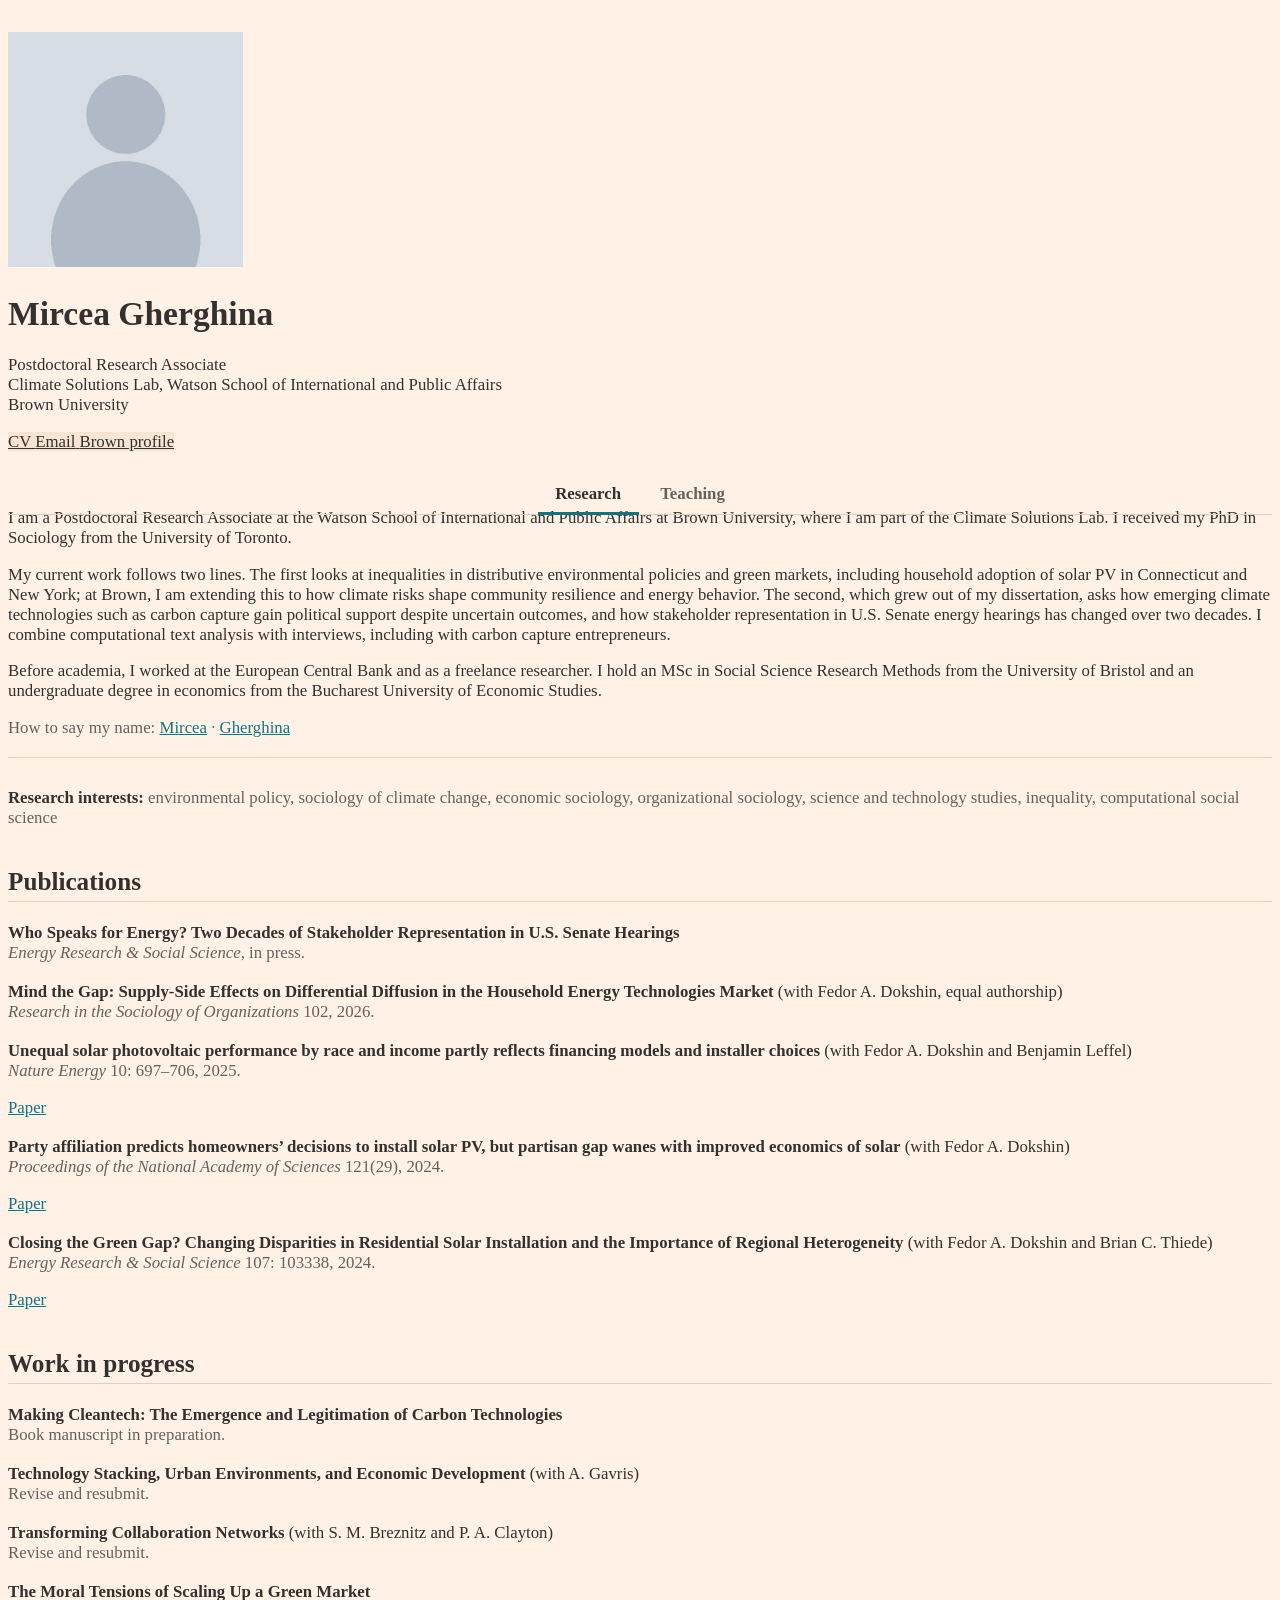
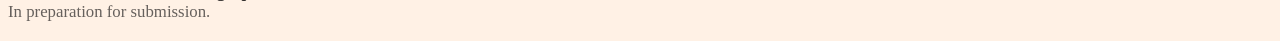
==== docs/index.html @ 68060df6 "Add files via upload" ====
<!DOCTYPE html>
<html xmlns="http://www.w3.org/1999/xhtml" lang="en" xml:lang="en"><head>

<meta charset="utf-8">
<meta name="generator" content="quarto-1.6.42">

<meta name="viewport" content="width=device-width, initial-scale=1.0, user-scalable=yes">


<title>Mircea Gherghina</title>
<style>
code{white-space: pre-wrap;}
span.smallcaps{font-variant: small-caps;}
div.columns{display: flex; gap: min(4vw, 1.5em);}
div.column{flex: auto; overflow-x: auto;}
div.hanging-indent{margin-left: 1.5em; text-indent: -1.5em;}
ul.task-list{list-style: none;}
ul.task-list li input[type="checkbox"] {
  width: 0.8em;
  margin: 0 0.8em 0.2em -1em; /* quarto-specific, see https://github.com/quarto-dev/quarto-cli/issues/4556 */ 
  vertical-align: middle;
}
</style>


<script src="site_libs/quarto-nav/quarto-nav.js"></script>
<script src="site_libs/clipboard/clipboard.min.js"></script>
<script src="site_libs/quarto-search/autocomplete.umd.js"></script>
<script src="site_libs/quarto-search/fuse.min.js"></script>
<script src="site_libs/quarto-search/quarto-search.js"></script>
<meta name="quarto:offset" content="./">
<script src="site_libs/quarto-html/quarto.js"></script>
<script src="site_libs/quarto-html/popper.min.js"></script>
<script src="site_libs/quarto-html/tippy.umd.min.js"></script>
<link href="site_libs/quarto-html/tippy.css" rel="stylesheet">
<link href="site_libs/quarto-html/quarto-syntax-highlighting-2f5df379a58b258e96c21c0638c20c03.css" rel="stylesheet" id="quarto-text-highlighting-styles">
<script src="site_libs/bootstrap/bootstrap.min.js"></script>
<link href="site_libs/bootstrap/bootstrap-icons.css" rel="stylesheet">
<link href="site_libs/bootstrap/bootstrap-98bc5e15ca00986a511e66da801f1277.min.css" rel="stylesheet" append-hash="true" id="quarto-bootstrap" data-mode="light">
<script id="quarto-search-options" type="application/json">{
  "location": "sidebar",
  "copy-button": false,
  "collapse-after": 3,
  "panel-placement": "start",
  "type": "textbox",
  "limit": 50,
  "keyboard-shortcut": [
    "f",
    "/",
    "s"
  ],
  "show-item-context": false,
  "language": {
    "search-no-results-text": "No results",
    "search-matching-documents-text": "matching documents",
    "search-copy-link-title": "Copy link to search",
    "search-hide-matches-text": "Hide additional matches",
    "search-more-match-text": "more match in this document",
    "search-more-matches-text": "more matches in this document",
    "search-clear-button-title": "Clear",
    "search-text-placeholder": "",
    "search-detached-cancel-button-title": "Cancel",
    "search-submit-button-title": "Submit",
    "search-label": "Search"
  }
}</script>


<link rel="stylesheet" href="styles.css">
</head>

<body class="fullcontent">

<div id="quarto-search-results"></div>
<!-- content -->
<div id="quarto-content" class="quarto-container page-columns page-rows-contents page-layout-article">
<!-- sidebar -->
<!-- margin-sidebar -->
    
<!-- main -->
<div class="quarto-about-trestles">
  <div class="about-entity">
    <img src="profile.jpg" class="about-image
  rounded " style="width: 14em;">
<header id="title-block-header" class="quarto-title-block default">
<div class="quarto-title">
<h1 class="title">Mircea Gherghina</h1>
<p class="subtitle lead"></p><p>Postdoctoral Research Associate<br> Climate Solutions Lab, Watson School of International and Public Affairs<br> Brown University</p><p></p>
</div>
<div class="quarto-title-meta">
  </div>
</header>
    <div class="about-links">
  <a href="/cv.pdf" class="about-link" rel="" target="">
     <span class="about-link-text">CV</span>
  </a>
  <a href="mailto:mircea_gherghina@brown.edu" class="about-link" rel="" target="">
     <span class="about-link-text">Email</span>
  </a>
  <a href="https://climate.watson.brown.edu/people/mircea-gherghina" class="about-link" rel="" target="">
     <span class="about-link-text">Brown profile</span>
  </a>
</div>
  </div>
  <div class="about-contents"><main class="content" id="quarto-document-content">
<p>I am a Postdoctoral Research Associate at the Watson School of International and Public Affairs at Brown University, where I am part of the Climate Solutions Lab. I received my PhD in Sociology from the University of Toronto.</p>
<p>My current work follows two lines. The first looks at inequalities in distributive environmental policies and green markets, including household adoption of solar PV in Connecticut and New York; at Brown, I am extending this to how climate risks shape community resilience and energy behavior. The second, which grew out of my dissertation, asks how emerging climate technologies such as carbon capture gain political support despite uncertain outcomes, and how stakeholder representation in U.S. Senate energy hearings has changed over two decades. I combine computational text analysis with interviews, including with carbon capture entrepreneurs.</p>
<p>Before academia, I worked at the European Central Bank and as a freelance researcher. I hold an MSc in Social Science Research Methods from the University of Bristol and an undergraduate degree in economics from the Bucharest University of Economic Studies.</p>
<p><span class="status">How to say my name: <a href="https://www.youtube.com/watch?v=IW060dQiK8I">Mircea</a> · <a href="https://ro.forvo.com/word/gherghina/">Gherghina</a></span></p>
<div class="interests">
<p><strong>Research interests:</strong> environmental policy, sociology of climate change, economic sociology, organizational sociology, science and technology studies, inequality, computational social science</p>
</div>
<!-- ============ RESEARCH TAB ============ -->
<div id="research" class="tab-section" data-tab="Research">
<section id="publications" class="level2">
<h2 data-anchor-id="publications">Publications</h2>
<div class="paper">
<p><strong>Who Speaks for Energy? Two Decades of Stakeholder Representation in U.S. Senate Hearings</strong><br> <span class="status"><em>Energy Research &amp; Social Science</em>, in press.</span></p>
<!-- ABSTRACT: to show it, delete this line and the arrow line at the end, then paste the abstract.
::: {.callout-note collapse="true" appearance="simple" icon="false"}
## Abstract
Paste the abstract here.
:::
-->
</div>
<div class="paper">
<p><strong>Mind the Gap: Supply-Side Effects on Differential Diffusion in the Household Energy Technologies Market</strong> (with Fedor A. Dokshin, equal authorship)<br> <span class="status"><em>Research in the Sociology of Organizations</em> 102, 2026.</span></p>
<!-- ABSTRACT: to show it, delete this line and the arrow line at the end, then paste the abstract.
::: {.callout-note collapse="true" appearance="simple" icon="false"}
## Abstract
Paste the abstract here.
:::
-->
</div>
<div class="paper">
<p><strong>Unequal solar photovoltaic performance by race and income partly reflects financing models and installer choices</strong> (with Fedor A. Dokshin and Benjamin Leffel)<br> <span class="status"><em>Nature Energy</em> 10: 697–706, 2025.</span></p>
<p><a href="https://doi.org/10.1038/s41560-025-01743-7" class="paper-links">Paper</a></p>
<!-- ABSTRACT: to show it, delete this line and the arrow line at the end, then paste the abstract.
::: {.callout-note collapse="true" appearance="simple" icon="false"}
## Abstract
Paste the abstract here.
:::
-->
</div>
<div class="paper">
<p><strong>Party affiliation predicts homeowners’ decisions to install solar PV, but partisan gap wanes with improved economics of solar</strong> (with Fedor A. Dokshin)<br> <span class="status"><em>Proceedings of the National Academy of Sciences</em> 121(29), 2024.</span></p>
<p><a href="https://doi.org/10.1073/pnas.2303519121" class="paper-links">Paper</a></p>
<!-- ABSTRACT: to show it, delete this line and the arrow line at the end, then paste the abstract.
::: {.callout-note collapse="true" appearance="simple" icon="false"}
## Abstract
Paste the abstract here.
:::
-->
</div>
<div class="paper">
<p><strong>Closing the Green Gap? Changing Disparities in Residential Solar Installation and the Importance of Regional Heterogeneity</strong> (with Fedor A. Dokshin and Brian C. Thiede)<br> <span class="status"><em>Energy Research &amp; Social Science</em> 107: 103338, 2024.</span></p>
<p><a href="https://doi.org/10.1016/j.erss.2023.103338" class="paper-links">Paper</a></p>
<!-- ABSTRACT: to show it, delete this line and the arrow line at the end, then paste the abstract.
::: {.callout-note collapse="true" appearance="simple" icon="false"}
## Abstract
Paste the abstract here.
:::
-->
</div>
</section>
<section id="work-in-progress" class="level2">
<h2 data-anchor-id="work-in-progress">Work in progress</h2>
<div class="paper">
<p><strong>Making Cleantech: The Emergence and Legitimation of Carbon Technologies</strong><br> <span class="status">Book manuscript in preparation.</span></p>
<!-- ABSTRACT: to show it, delete this line and the arrow line at the end, then paste the abstract.
::: {.callout-note collapse="true" appearance="simple" icon="false"}
## Abstract
Paste the abstract here.
:::
-->
</div>
<div class="paper">
<p><strong>Technology Stacking, Urban Environments, and Economic Development</strong> (with A. Gavris)<br> <span class="status">Revise and resubmit.</span></p>
<!-- ABSTRACT: to show it, delete this line and the arrow line at the end, then paste the abstract.
::: {.callout-note collapse="true" appearance="simple" icon="false"}
## Abstract
Paste the abstract here.
:::
-->
</div>
<div class="paper">
<p><strong>Transforming Collaboration Networks</strong> (with S. M. Breznitz and P. A. Clayton)<br> <span class="status">Revise and resubmit.</span></p>
<!-- ABSTRACT: to show it, delete this line and the arrow line at the end, then paste the abstract.
::: {.callout-note collapse="true" appearance="simple" icon="false"}
## Abstract
Paste the abstract here.
:::
-->
</div>
<div class="paper">
<p><strong>The Moral Tensions of Scaling Up a Green Market</strong><br> <span class="status">In preparation for submission.</span></p>
<!-- ABSTRACT: to show it, delete this line and the arrow line at the end, then paste the abstract.
::: {.callout-note collapse="true" appearance="simple" icon="false"}
## Abstract
Paste the abstract here.
:::
-->
</div>
</section>
</div>
<!-- ============ TEACHING TAB ============ -->
<div id="teaching" class="tab-section" data-tab="Teaching">
<p>My teaching covers quantitative and computational methods, along with substantive courses in environmental policy, economic sociology, and the sociology of science and technology.</p>
<section id="course-instructor" class="level2">
<h2 data-anchor-id="course-instructor">Course instructor</h2>
<div class="paper">
<p><strong>Energy, Climate and Society</strong> (IAPA 1700G)<br> <span class="status">Brown University, Spring and Fall 2026</span></p>
<div class="callout callout-style-simple callout-note no-icon callout-titled">
<div class="callout-header d-flex align-content-center" data-bs-toggle="collapse" data-bs-target=".callout-1-contents" aria-controls="callout-1" aria-expanded="false" aria-label="Toggle callout">
<div class="callout-icon-container">
<i class="callout-icon no-icon"></i>
</div>
<div class="callout-title-container flex-fill">
Course description
</div>
<div class="callout-btn-toggle d-inline-block border-0 py-1 ps-1 pe-0 float-end"><i class="callout-toggle"></i></div>
</div>
<div id="callout-1" class="callout-1-contents callout-collapse collapse">
<div class="callout-body-container callout-body">
<p>This course examines the social side of how energy is produced and used. It begins with fossil fuels and their effects on communities and the environment, then turns to energy transitions and the social forces that help or hold back renewable energy. A central question runs throughout: who benefits from energy change, and who bears its costs? Students build policy analysis skills by identifying energy challenges, assessing their social impacts, and proposing evidence-based solutions.</p>
</div>
</div>
</div>
</div>
<div class="paper">
<p><strong>Social Data Analytics</strong> (CCT 416)<br> <span class="status">University of Toronto, Winter 2024</span></p>
<p><a href="https://www.gherghina.com/wp-content/uploads/2025/09/Social_data_analytics.pdf" class="paper-links">Syllabus</a></p>
<div class="callout callout-style-simple callout-note no-icon callout-titled">
<div class="callout-header d-flex align-content-center" data-bs-toggle="collapse" data-bs-target=".callout-2-contents" aria-controls="callout-2" aria-expanded="false" aria-label="Toggle callout">
<div class="callout-icon-container">
<i class="callout-icon no-icon"></i>
</div>
<div class="callout-title-container flex-fill">
Course description
</div>
<div class="callout-btn-toggle d-inline-block border-0 py-1 ps-1 pe-0 float-end"><i class="callout-toggle"></i></div>
</div>
<div id="callout-2" class="callout-2-contents callout-collapse collapse">
<div class="callout-body-container callout-body">
<p>A lab-based course on collecting and analyzing social data, for beginning and intermediate researchers. Students read recent “big data” studies and discuss their theory, critiques, and ethics, while learning Python programming, web scraping, data collection and storage, basic statistics, and data visualization. The course ends with a research project on a topic of each student’s choice.</p>
</div>
</div>
</div>
</div>
</section>
<section id="teaching-assistant-university-of-toronto" class="level2">
<h2 data-anchor-id="teaching-assistant-university-of-toronto">Teaching assistant, University of Toronto</h2>
<div class="paper">
<p><strong>Introduction to Quantitative Methods</strong> (SOC 202)<br> <span class="status">Winter 2020, Fall 2022, Winter 2023</span></p>
</div>
<div class="paper">
<p><strong>Intermediate Quantitative Methods</strong> (SOC 252)<br> <span class="status">Fall 2023</span></p>
</div>
<div class="paper">
<p><strong>Computational Methods in Sociology</strong> (SOC 497)<br> <span class="status">Winter 2022</span></p>
</div>
<div class="paper">
<p><strong>Energy Policy &amp; Environment</strong> (ENV 350)<br> <span class="status">Winter 2022</span></p>
</div>
<div class="paper">
<p><strong>Introduction to Social Networks</strong> (SOC 270)<br> <span class="status">Winter 2021, Summer 2021, Winter 2023</span></p>
</div>
<div class="paper">
<p><strong>Economic Sociology</strong> (SOC 306)<br> <span class="status">Fall 2019, Fall 2020</span></p>
</div>
</section>
</div>


</main></div>
</div>
 <!-- /main -->
<!-- Research / Teaching tabs under the profile.
     Adds two tabs below the CV/Email links and shows one section at a time.
     Sections are any block in index.qmd marked with class "tab-section". -->
<script>
document.addEventListener("DOMContentLoaded", function () {
  var sections = Array.from(document.querySelectorAll(".tab-section"));
  var profile = document.querySelector(".about-entity");
  if (!sections.length || !profile) return;

  var nav = document.createElement("nav");
  nav.className = "profile-tabs";
  nav.setAttribute("role", "tablist");
  nav.setAttribute("aria-label", "Sections");

  sections.forEach(function (sec) {
    var btn = document.createElement("button");
    btn.type = "button";
    btn.setAttribute("role", "tab");
    btn.id = "tab-" + sec.id;
    btn.setAttribute("aria-controls", sec.id);
    btn.textContent = sec.dataset.tab || sec.id;
    sec.setAttribute("role", "tabpanel");
    sec.setAttribute("aria-labelledby", btn.id);
    btn.addEventListener("click", function () {
      show(sec.id);
      history.replaceState(null, "", "#" + sec.id);
      // On phones the profile sits above the bio, so jump down to the section
      if (window.matchMedia("(max-width: 991px)").matches) {
        sec.scrollIntoView({ behavior: "smooth", block: "start" });
      }
    });
    nav.appendChild(btn);
  });
  profile.appendChild(nav);

  function show(id) {
    sections.forEach(function (sec) {
      var on = sec.id === id;
      sec.hidden = !on;
      var btn = document.getElementById("tab-" + sec.id);
      btn.setAttribute("aria-selected", on ? "true" : "false");
      btn.tabIndex = on ? 0 : -1;
    });
  }

  // Arrow keys move between tabs
  nav.addEventListener("keydown", function (e) {
    if (e.key !== "ArrowRight" && e.key !== "ArrowLeft" &&
        e.key !== "ArrowDown" && e.key !== "ArrowUp") return;
    var tabs = Array.from(nav.querySelectorAll("button"));
    var i = tabs.indexOf(document.activeElement);
    var next = tabs[(i + (e.key === "ArrowRight" || e.key === "ArrowDown" ? 1 : tabs.length - 1)) % tabs.length];
    next.focus(); next.click(); e.preventDefault();
  });

  // Open the tab named in the address (e.g. yoursite/#teaching), otherwise the first
  var start = location.hash.slice(1);
  show(sections.some(function (s) { return s.id === start; }) ? start : sections[0].id);
});
</script>
<script id="quarto-html-after-body" type="application/javascript">
window.document.addEventListener("DOMContentLoaded", function (event) {
  const toggleBodyColorMode = (bsSheetEl) => {
    const mode = bsSheetEl.getAttribute("data-mode");
    const bodyEl = window.document.querySelector("body");
    if (mode === "dark") {
      bodyEl.classList.add("quarto-dark");
      bodyEl.classList.remove("quarto-light");
    } else {
      bodyEl.classList.add("quarto-light");
      bodyEl.classList.remove("quarto-dark");
    }
  }
  const toggleBodyColorPrimary = () => {
    const bsSheetEl = window.document.querySelector("link#quarto-bootstrap");
    if (bsSheetEl) {
      toggleBodyColorMode(bsSheetEl);
    }
  }
  toggleBodyColorPrimary();  
  const isCodeAnnotation = (el) => {
    for (const clz of el.classList) {
      if (clz.startsWith('code-annotation-')) {                     
        return true;
      }
    }
    return false;
  }
  const onCopySuccess = function(e) {
    // button target
    const button = e.trigger;
    // don't keep focus
    button.blur();
    // flash "checked"
    button.classList.add('code-copy-button-checked');
    var currentTitle = button.getAttribute("title");
    button.setAttribute("title", "Copied!");
    let tooltip;
    if (window.bootstrap) {
      button.setAttribute("data-bs-toggle", "tooltip");
      button.setAttribute("data-bs-placement", "left");
      button.setAttribute("data-bs-title", "Copied!");
      tooltip = new bootstrap.Tooltip(button, 
        { trigger: "manual", 
          customClass: "code-copy-button-tooltip",
          offset: [0, -8]});
      tooltip.show();    
    }
    setTimeout(function() {
      if (tooltip) {
        tooltip.hide();
        button.removeAttribute("data-bs-title");
        button.removeAttribute("data-bs-toggle");
        button.removeAttribute("data-bs-placement");
      }
      button.setAttribute("title", currentTitle);
      button.classList.remove('code-copy-button-checked');
    }, 1000);
    // clear code selection
    e.clearSelection();
  }
  const getTextToCopy = function(trigger) {
      const codeEl = trigger.previousElementSibling.cloneNode(true);
      for (const childEl of codeEl.children) {
        if (isCodeAnnotation(childEl)) {
          childEl.remove();
        }
      }
      return codeEl.innerText;
  }
  const clipboard = new window.ClipboardJS('.code-copy-button:not([data-in-quarto-modal])', {
    text: getTextToCopy
  });
  clipboard.on('success', onCopySuccess);
  if (window.document.getElementById('quarto-embedded-source-code-modal')) {
    const clipboardModal = new window.ClipboardJS('.code-copy-button[data-in-quarto-modal]', {
      text: getTextToCopy,
      container: window.document.getElementById('quarto-embedded-source-code-modal')
    });
    clipboardModal.on('success', onCopySuccess);
  }
    var localhostRegex = new RegExp(/^(?:http|https):\/\/localhost\:?[0-9]*\//);
    var mailtoRegex = new RegExp(/^mailto:/);
      var filterRegex = new RegExp("https:\/\/gherghina\.com");
    var isInternal = (href) => {
        return filterRegex.test(href) || localhostRegex.test(href) || mailtoRegex.test(href);
    }
    // Inspect non-navigation links and adorn them if external
 	var links = window.document.querySelectorAll('a[href]:not(.nav-link):not(.navbar-brand):not(.toc-action):not(.sidebar-link):not(.sidebar-item-toggle):not(.pagination-link):not(.no-external):not([aria-hidden]):not(.dropdown-item):not(.quarto-navigation-tool):not(.about-link)');
    for (var i=0; i<links.length; i++) {
      const link = links[i];
      if (!isInternal(link.href)) {
        // undo the damage that might have been done by quarto-nav.js in the case of
        // links that we want to consider external
        if (link.dataset.originalHref !== undefined) {
          link.href = link.dataset.originalHref;
        }
      }
    }
  function tippyHover(el, contentFn, onTriggerFn, onUntriggerFn) {
    const config = {
      allowHTML: true,
      maxWidth: 500,
      delay: 100,
      arrow: false,
      appendTo: function(el) {
          return el.parentElement;
      },
      interactive: true,
      interactiveBorder: 10,
      theme: 'quarto',
      placement: 'bottom-start',
    };
    if (contentFn) {
      config.content = contentFn;
    }
    if (onTriggerFn) {
      config.onTrigger = onTriggerFn;
    }
    if (onUntriggerFn) {
      config.onUntrigger = onUntriggerFn;
    }
    window.tippy(el, config); 
  }
  const noterefs = window.document.querySelectorAll('a[role="doc-noteref"]');
  for (var i=0; i<noterefs.length; i++) {
    const ref = noterefs[i];
    tippyHover(ref, function() {
      // use id or data attribute instead here
      let href = ref.getAttribute('data-footnote-href') || ref.getAttribute('href');
      try { href = new URL(href).hash; } catch {}
      const id = href.replace(/^#\/?/, "");
      const note = window.document.getElementById(id);
      if (note) {
        return note.innerHTML;
      } else {
        return "";
      }
    });
  }
  const xrefs = window.document.querySelectorAll('a.quarto-xref');
  const processXRef = (id, note) => {
    // Strip column container classes
    const stripColumnClz = (el) => {
      el.classList.remove("page-full", "page-columns");
      if (el.children) {
        for (const child of el.children) {
          stripColumnClz(child);
        }
      }
    }
    stripColumnClz(note)
    if (id === null || id.startsWith('sec-')) {
      // Special case sections, only their first couple elements
      const container = document.createElement("div");
      if (note.children && note.children.length > 2) {
        container.appendChild(note.children[0].cloneNode(true));
        for (let i = 1; i < note.children.length; i++) {
          const child = note.children[i];
          if (child.tagName === "P" && child.innerText === "") {
            continue;
          } else {
            container.appendChild(child.cloneNode(true));
            break;
          }
        }
        if (window.Quarto?.typesetMath) {
          window.Quarto.typesetMath(container);
        }
        return container.innerHTML
      } else {
        if (window.Quarto?.typesetMath) {
          window.Quarto.typesetMath(note);
        }
        return note.innerHTML;
      }
    } else {
      // Remove any anchor links if they are present
      const anchorLink = note.querySelector('a.anchorjs-link');
      if (anchorLink) {
        anchorLink.remove();
      }
      if (window.Quarto?.typesetMath) {
        window.Quarto.typesetMath(note);
      }
      if (note.classList.contains("callout")) {
        return note.outerHTML;
      } else {
        return note.innerHTML;
      }
    }
  }
  for (var i=0; i<xrefs.length; i++) {
    const xref = xrefs[i];
    tippyHover(xref, undefined, function(instance) {
      instance.disable();
      let url = xref.getAttribute('href');
      let hash = undefined; 
      if (url.startsWith('#')) {
        hash = url;
      } else {
        try { hash = new URL(url).hash; } catch {}
      }
      if (hash) {
        const id = hash.replace(/^#\/?/, "");
        const note = window.document.getElementById(id);
        if (note !== null) {
          try {
            const html = processXRef(id, note.cloneNode(true));
            instance.setContent(html);
          } finally {
            instance.enable();
            instance.show();
          }
        } else {
          // See if we can fetch this
          fetch(url.split('#')[0])
          .then(res => res.text())
          .then(html => {
            const parser = new DOMParser();
            const htmlDoc = parser.parseFromString(html, "text/html");
            const note = htmlDoc.getElementById(id);
            if (note !== null) {
              const html = processXRef(id, note);
              instance.setContent(html);
            } 
          }).finally(() => {
            instance.enable();
            instance.show();
          });
        }
      } else {
        // See if we can fetch a full url (with no hash to target)
        // This is a special case and we should probably do some content thinning / targeting
        fetch(url)
        .then(res => res.text())
        .then(html => {
          const parser = new DOMParser();
          const htmlDoc = parser.parseFromString(html, "text/html");
          const note = htmlDoc.querySelector('main.content');
          if (note !== null) {
            // This should only happen for chapter cross references
            // (since there is no id in the URL)
            // remove the first header
            if (note.children.length > 0 && note.children[0].tagName === "HEADER") {
              note.children[0].remove();
            }
            const html = processXRef(null, note);
            instance.setContent(html);
          } 
        }).finally(() => {
          instance.enable();
          instance.show();
        });
      }
    }, function(instance) {
    });
  }
      let selectedAnnoteEl;
      const selectorForAnnotation = ( cell, annotation) => {
        let cellAttr = 'data-code-cell="' + cell + '"';
        let lineAttr = 'data-code-annotation="' +  annotation + '"';
        const selector = 'span[' + cellAttr + '][' + lineAttr + ']';
        return selector;
      }
      const selectCodeLines = (annoteEl) => {
        const doc = window.document;
        const targetCell = annoteEl.getAttribute("data-target-cell");
        const targetAnnotation = annoteEl.getAttribute("data-target-annotation");
        const annoteSpan = window.document.querySelector(selectorForAnnotation(targetCell, targetAnnotation));
        const lines = annoteSpan.getAttribute("data-code-lines").split(",");
        const lineIds = lines.map((line) => {
          return targetCell + "-" + line;
        })
        let top = null;
        let height = null;
        let parent = null;
        if (lineIds.length > 0) {
            //compute the position of the single el (top and bottom and make a div)
            const el = window.document.getElementById(lineIds[0]);
            top = el.offsetTop;
            height = el.offsetHeight;
            parent = el.parentElement.parentElement;
          if (lineIds.length > 1) {
            const lastEl = window.document.getElementById(lineIds[lineIds.length - 1]);
            const bottom = lastEl.offsetTop + lastEl.offsetHeight;
            height = bottom - top;
          }
          if (top !== null && height !== null && parent !== null) {
            // cook up a div (if necessary) and position it 
            let div = window.document.getElementById("code-annotation-line-highlight");
            if (div === null) {
              div = window.document.createElement("div");
              div.setAttribute("id", "code-annotation-line-highlight");
              div.style.position = 'absolute';
              parent.appendChild(div);
            }
            div.style.top = top - 2 + "px";
            div.style.height = height + 4 + "px";
            div.style.left = 0;
            let gutterDiv = window.document.getElementById("code-annotation-line-highlight-gutter");
            if (gutterDiv === null) {
              gutterDiv = window.document.createElement("div");
              gutterDiv.setAttribute("id", "code-annotation-line-highlight-gutter");
              gutterDiv.style.position = 'absolute';
              const codeCell = window.document.getElementById(targetCell);
              const gutter = codeCell.querySelector('.code-annotation-gutter');
              gutter.appendChild(gutterDiv);
            }
            gutterDiv.style.top = top - 2 + "px";
            gutterDiv.style.height = height + 4 + "px";
          }
          selectedAnnoteEl = annoteEl;
        }
      };
      const unselectCodeLines = () => {
        const elementsIds = ["code-annotation-line-highlight", "code-annotation-line-highlight-gutter"];
        elementsIds.forEach((elId) => {
          const div = window.document.getElementById(elId);
          if (div) {
            div.remove();
          }
        });
        selectedAnnoteEl = undefined;
      };
        // Handle positioning of the toggle
    window.addEventListener(
      "resize",
      throttle(() => {
        elRect = undefined;
        if (selectedAnnoteEl) {
          selectCodeLines(selectedAnnoteEl);
        }
      }, 10)
    );
    function throttle(fn, ms) {
    let throttle = false;
    let timer;
      return (...args) => {
        if(!throttle) { // first call gets through
            fn.apply(this, args);
            throttle = true;
        } else { // all the others get throttled
            if(timer) clearTimeout(timer); // cancel #2
            timer = setTimeout(() => {
              fn.apply(this, args);
              timer = throttle = false;
            }, ms);
        }
      };
    }
      // Attach click handler to the DT
      const annoteDls = window.document.querySelectorAll('dt[data-target-cell]');
      for (const annoteDlNode of annoteDls) {
        annoteDlNode.addEventListener('click', (event) => {
          const clickedEl = event.target;
          if (clickedEl !== selectedAnnoteEl) {
            unselectCodeLines();
            const activeEl = window.document.querySelector('dt[data-target-cell].code-annotation-active');
            if (activeEl) {
              activeEl.classList.remove('code-annotation-active');
            }
            selectCodeLines(clickedEl);
            clickedEl.classList.add('code-annotation-active');
          } else {
            // Unselect the line
            unselectCodeLines();
            clickedEl.classList.remove('code-annotation-active');
          }
        });
      }
  const findCites = (el) => {
    const parentEl = el.parentElement;
    if (parentEl) {
      const cites = parentEl.dataset.cites;
      if (cites) {
        return {
          el,
          cites: cites.split(' ')
        };
      } else {
        return findCites(el.parentElement)
      }
    } else {
      return undefined;
    }
  };
  var bibliorefs = window.document.querySelectorAll('a[role="doc-biblioref"]');
  for (var i=0; i<bibliorefs.length; i++) {
    const ref = bibliorefs[i];
    const citeInfo = findCites(ref);
    if (citeInfo) {
      tippyHover(citeInfo.el, function() {
        var popup = window.document.createElement('div');
        citeInfo.cites.forEach(function(cite) {
          var citeDiv = window.document.createElement('div');
          citeDiv.classList.add('hanging-indent');
          citeDiv.classList.add('csl-entry');
          var biblioDiv = window.document.getElementById('ref-' + cite);
          if (biblioDiv) {
            citeDiv.innerHTML = biblioDiv.innerHTML;
          }
          popup.appendChild(citeDiv);
        });
        return popup.innerHTML;
      });
    }
  }
});
</script>
</div> <!-- /content -->




</body></html>
---- docs/site_libs/quarto-html/tippy.css ----
.tippy-box[data-animation=fade][data-state=hidden]{opacity:0}[data-tippy-root]{max-width:calc(100vw - 10px)}.tippy-box{position:relative;background-color:#333;color:#fff;border-radius:4px;font-size:14px;line-height:1.4;white-space:normal;outline:0;transition-property:transform,visibility,opacity}.tippy-box[data-placement^=top]>.tippy-arrow{bottom:0}.tippy-box[data-placement^=top]>.tippy-arrow:before{bottom:-7px;left:0;border-width:8px 8px 0;border-top-color:initial;transform-origin:center top}.tippy-box[data-placement^=bottom]>.tippy-arrow{top:0}.tippy-box[data-placement^=bottom]>.tippy-arrow:before{top:-7px;left:0;border-width:0 8px 8px;border-bottom-color:initial;transform-origin:center bottom}.tippy-box[data-placement^=left]>.tippy-arrow{right:0}.tippy-box[data-placement^=left]>.tippy-arrow:before{border-width:8px 0 8px 8px;border-left-color:initial;right:-7px;transform-origin:center left}.tippy-box[data-placement^=right]>.tippy-arrow{left:0}.tippy-box[data-placement^=right]>.tippy-arrow:before{left:-7px;border-width:8px 8px 8px 0;border-right-color:initial;transform-origin:center right}.tippy-box[data-inertia][data-state=visible]{transition-timing-function:cubic-bezier(.54,1.5,.38,1.11)}.tippy-arrow{width:16px;height:16px;color:#333}.tippy-arrow:before{content:"";position:absolute;border-color:transparent;border-style:solid}.tippy-content{position:relative;padding:5px 9px;z-index:1}
---- docs/styles.css ----
/* Tweaks on top of the Quarto "cosmo" theme */

/* ---------- Colors: warm salmon "newspaper" paper ----------
   Change these values to recolor the whole site. */
:root {
  --paper: #FFF1E5;      /* page background */
  --paper-deep: #F7E4D3; /* boxes and buttons, slightly darker */
  --ink: #33302E;        /* main text */
  --muted: #66605C;      /* journal, dates, secondary text */
  --rule: #E3CFBD;       /* lines and borders */
  --accent: #0D7680;     /* links, active tab */
}

body {
  font-size: 1.05rem;
  background-color: var(--paper);
  color: var(--ink);
}
h1, h2, h3, .title { color: var(--ink); }
a { color: var(--accent); }
a:hover { color: #08535A; }

h2 {
  margin-top: 2.5rem;
  padding-bottom: 0.3rem;
  border-bottom: 1px solid var(--rule);
}
h3 { margin-top: 1.8rem; font-size: 1.15rem; }

/* Line between the profile column and the content */
.about-entity, .about-contents, #quarto-document-content { border-color: var(--rule) !important; }
.quarto-title .subtitle, .about-entity p { color: var(--ink); }

/* CV / Email / Brown profile buttons */
.about-link {
  color: var(--ink) !important;
  border-color: var(--rule) !important;
  background-color: var(--paper-deep);
}
.about-link:hover { border-color: var(--accent) !important; color: var(--accent) !important; }

/* Research interests line at the end of the bio */
.interests {
  margin-top: 1.2rem;
  padding-top: 0.8rem;
  border-top: 1px solid var(--rule);
  color: var(--muted);
}
.interests p { margin-bottom: 0; }
.interests strong { color: var(--ink); }

/* One paper = one block with a little space between */
.paper { margin-bottom: 1.2rem; }
.paper p { margin-bottom: 0.2rem; }
.paper-links a { font-size: 0.9rem; margin-right: 0.9rem; }
.status { color: var(--muted); }

/* Collapsible abstracts / course descriptions */
.paper .callout {
  margin-top: 0.5rem;
  margin-bottom: 0;
  background-color: var(--paper-deep) !important;
  border-color: var(--rule) !important;
  border-left-color: var(--accent) !important;
}
.paper .callout .callout-header { background-color: transparent !important; }
.paper .callout .callout-title-container { color: var(--ink); }

/* Keep the profile (photo, links, tabs) in view while scrolling on wide screens */
@media (min-width: 992px) {
  .about-entity { position: sticky; top: 2rem; align-self: flex-start; }
}

/* ---------- Research / Teaching tabs under the profile ---------- */
[hidden] { display: none !important; }

.profile-tabs {
  display: flex;
  justify-content: center;
  gap: 0.25rem;
  margin-top: 1.5rem;
  border-bottom: 1px solid var(--rule);
}
.profile-tabs button {
  background: none;
  border: 0;
  border-bottom: 3px solid transparent;
  margin-bottom: -1px;
  padding: 0.5rem 1.1rem;
  font: inherit;
  font-weight: 600;
  color: var(--muted);
  cursor: pointer;
}
.profile-tabs button:hover { color: var(--ink); }
.profile-tabs button[aria-selected="true"] {
  color: var(--ink);
  border-bottom-color: var(--accent);
}
.profile-tabs button:focus-visible { outline: 2px solid var(--accent); outline-offset: 2px; }

/* The first heading in each tab shouldn't have a big gap above it */
.tab-section > h2:first-child,
.tab-section > .section:first-child > h2 { margin-top: 1.5rem; }
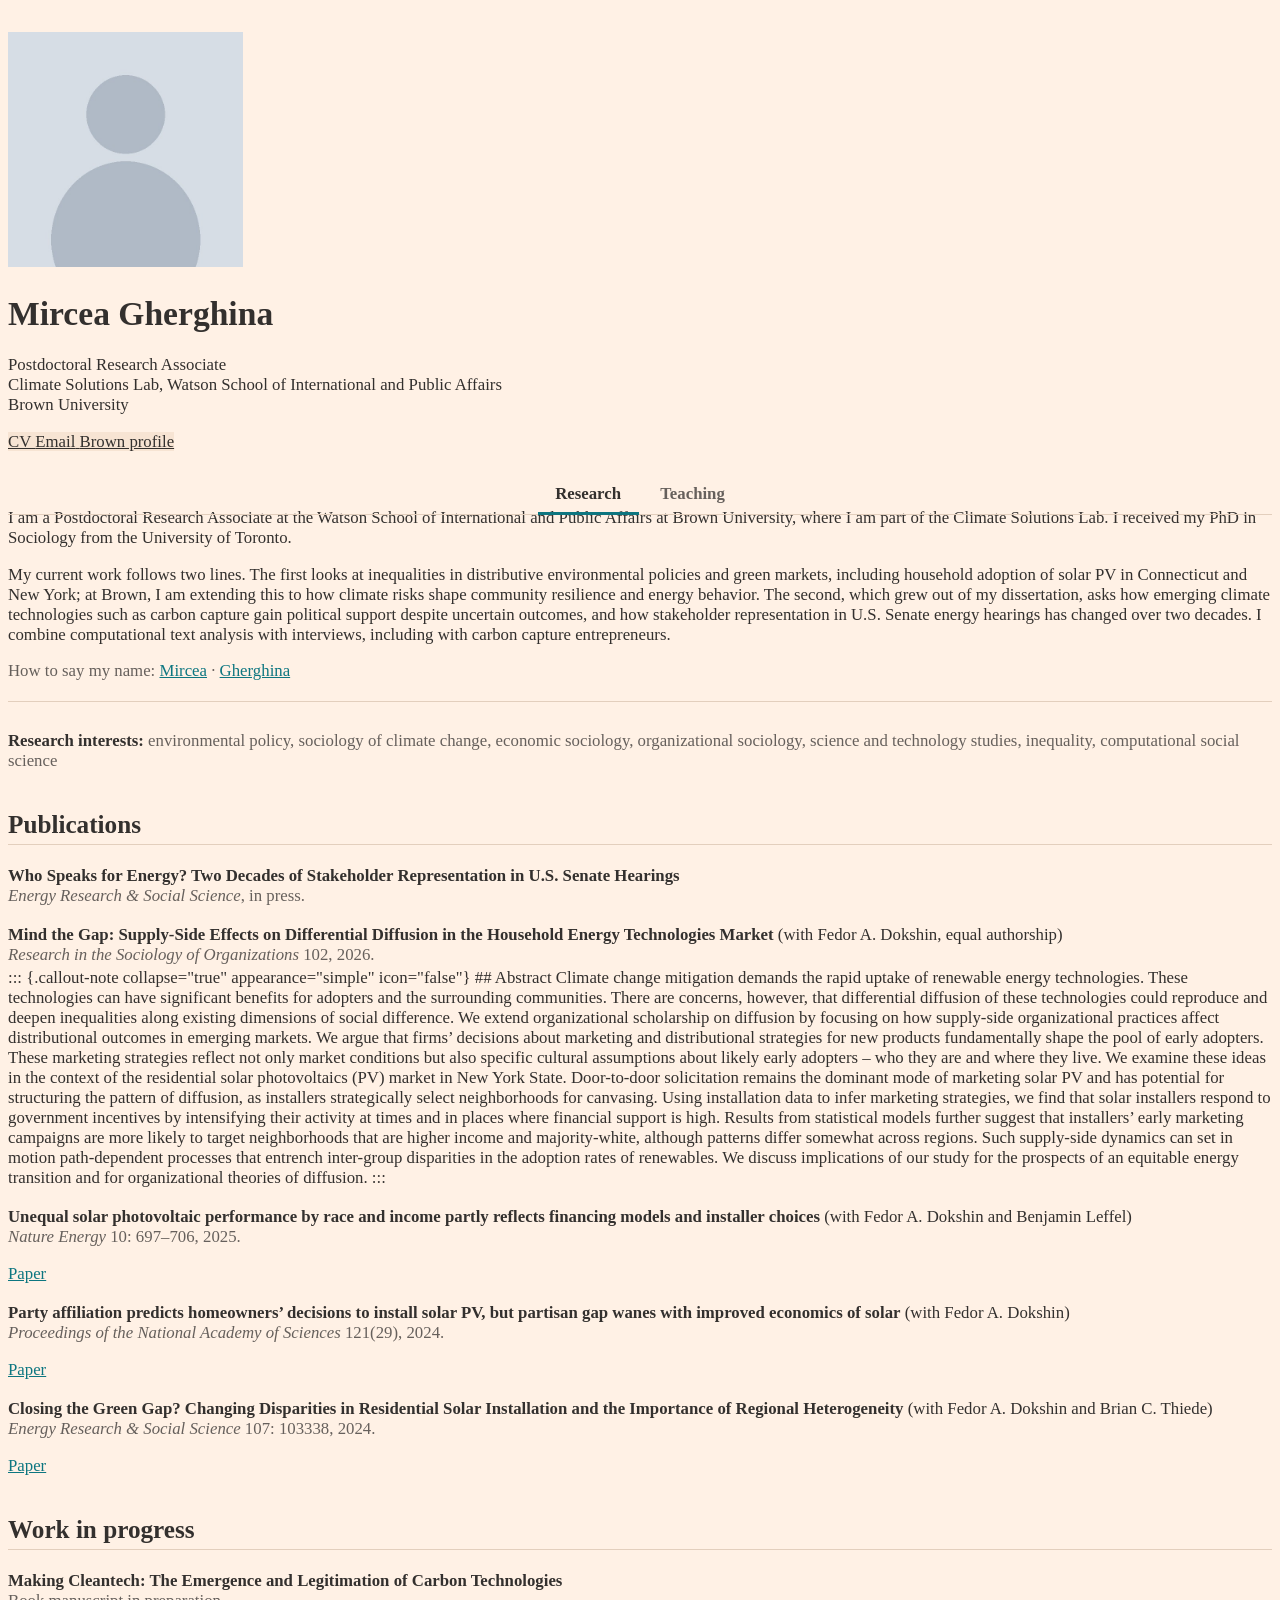
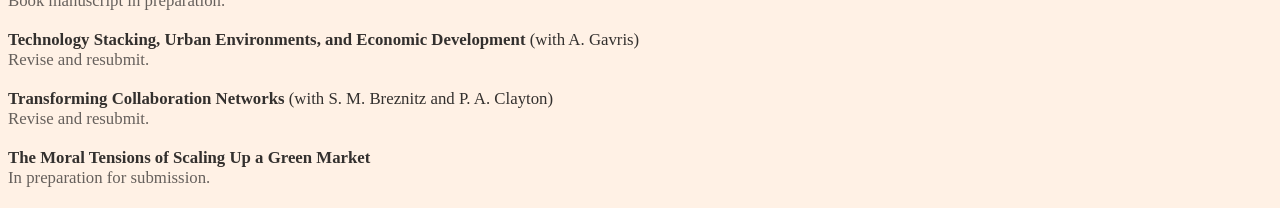
==== commit e180d0f0: "Update index.html" ====
--- a/docs/index.html
+++ b/docs/index.html
@@ -105,7 +105,6 @@
   <div class="about-contents"><main class="content" id="quarto-document-content">
 <p>I am a Postdoctoral Research Associate at the Watson School of International and Public Affairs at Brown University, where I am part of the Climate Solutions Lab. I received my PhD in Sociology from the University of Toronto.</p>
 <p>My current work follows two lines. The first looks at inequalities in distributive environmental policies and green markets, including household adoption of solar PV in Connecticut and New York; at Brown, I am extending this to how climate risks shape community resilience and energy behavior. The second, which grew out of my dissertation, asks how emerging climate technologies such as carbon capture gain political support despite uncertain outcomes, and how stakeholder representation in U.S. Senate energy hearings has changed over two decades. I combine computational text analysis with interviews, including with carbon capture entrepreneurs.</p>
-<p>Before academia, I worked at the European Central Bank and as a freelance researcher. I hold an MSc in Social Science Research Methods from the University of Bristol and an undergraduate degree in economics from the Bucharest University of Economic Studies.</p>
 <p><span class="status">How to say my name: <a href="https://www.youtube.com/watch?v=IW060dQiK8I">Mircea</a> · <a href="https://ro.forvo.com/word/gherghina/">Gherghina</a></span></p>
 <div class="interests">
 <p><strong>Research interests:</strong> environmental policy, sociology of climate change, economic sociology, organizational sociology, science and technology studies, inequality, computational social science</p>
@@ -125,12 +124,10 @@
 </div>
 <div class="paper">
 <p><strong>Mind the Gap: Supply-Side Effects on Differential Diffusion in the Household Energy Technologies Market</strong> (with Fedor A. Dokshin, equal authorship)<br> <span class="status"><em>Research in the Sociology of Organizations</em> 102, 2026.</span></p>
-<!-- ABSTRACT: to show it, delete this line and the arrow line at the end, then paste the abstract.
-::: {.callout-note collapse="true" appearance="simple" icon="false"}
-## Abstract
-Paste the abstract here.
-:::
--->
+::: {.callout-note collapse="true" appearance="simple" icon="false"}
+## Abstract
+Climate change mitigation demands the rapid uptake of renewable energy technologies. These technologies can have significant benefits for adopters and the surrounding communities. There are concerns, however, that differential diffusion of these technologies could reproduce and deepen inequalities along existing dimensions of social difference. We extend organizational scholarship on diffusion by focusing on how supply-side organizational practices affect distributional outcomes in emerging markets. We argue that firms’ decisions about marketing and distributional strategies for new products fundamentally shape the pool of early adopters. These marketing strategies reflect not only market conditions but also specific cultural assumptions about likely early adopters – who they are and where they live. We examine these ideas in the context of the residential solar photovoltaics (PV) market in New York State. Door-to-door solicitation remains the dominant mode of marketing solar PV and has potential for structuring the pattern of diffusion, as installers strategically select neighborhoods for canvasing. Using installation data to infer marketing strategies, we find that solar installers respond to government incentives by intensifying their activity at times and in places where financial support is high. Results from statistical models further suggest that installers’ early marketing campaigns are more likely to target neighborhoods that are higher income and majority-white, although patterns differ somewhat across regions. Such supply-side dynamics can set in motion path-dependent processes that entrench inter-group disparities in the adoption rates of renewables. We discuss implications of our study for the prospects of an equitable energy transition and for organizational theories of diffusion.
+:::
 </div>
 <div class="paper">
 <p><strong>Unequal solar photovoltaic performance by race and income partly reflects financing models and installer choices</strong> (with Fedor A. Dokshin and Benjamin Leffel)<br> <span class="status"><em>Nature Energy</em> 10: 697–706, 2025.</span></p>
@@ -750,4 +747,4 @@
 
 
 
-</body></html>+</body></html>
